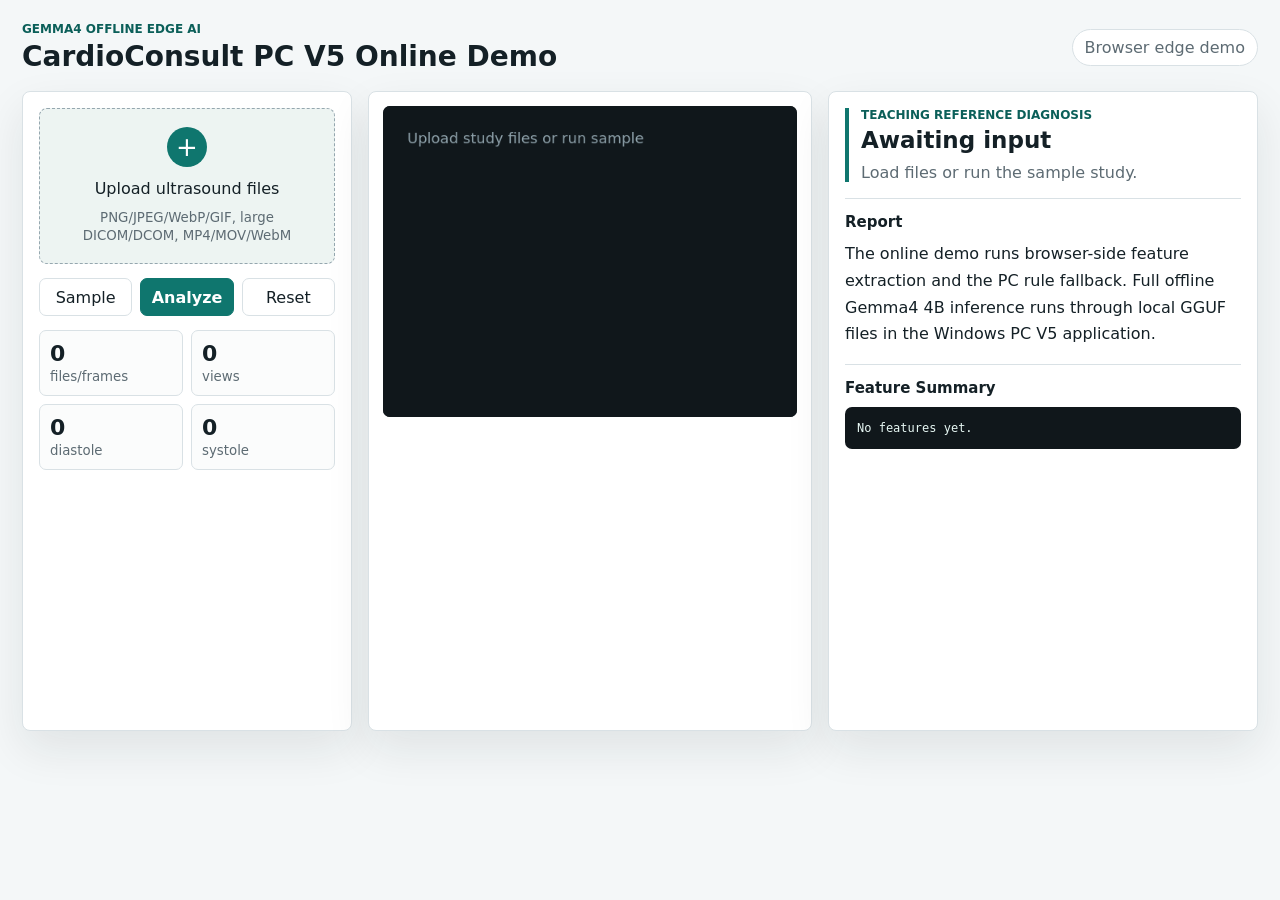
==== docs/index.html @ b670ce28 "Consolidate submission package into PC V5 repo" ====
<!doctype html>
<html lang="zh-CN">
  <head>
    <meta charset="utf-8" />
    <meta name="viewport" content="width=device-width, initial-scale=1" />
    <title>CardioConsult PC V5 Online Demo</title>
    <link rel="stylesheet" href="./styles.css" />
  </head>
  <body>
    <main class="app-shell">
      <header class="topbar">
        <div>
          <p class="eyebrow">Gemma4 Offline Edge AI</p>
          <h1>CardioConsult PC V5 Online Demo</h1>
        </div>
        <div class="status-pill" id="modelStatus">Browser edge demo</div>
      </header>

      <section class="workspace" aria-label="CardioConsult online demo workspace">
        <aside class="control-panel">
          <div class="panel-section">
            <label class="file-drop" for="fileInput" id="dropZone">
              <span class="file-icon">+</span>
              <span>Upload ultrasound files</span>
              <small>PNG/JPEG/WebP/GIF, large DICOM/DCOM, MP4/MOV/WebM</small>
            </label>
            <input
              id="fileInput"
              type="file"
              multiple
              accept="image/*,video/*,.dcm,.dicom,.dcom,.cine"
            />
          </div>

          <div class="button-row">
            <button id="sampleButton" type="button">Sample</button>
            <button id="analyzeButton" type="button" class="primary">Analyze</button>
            <button id="resetButton" type="button">Reset</button>
          </div>

          <div class="metric-grid" aria-label="Study metrics">
            <div>
              <span id="metricFiles">0</span>
              <small>files/frames</small>
            </div>
            <div>
              <span id="metricViews">0</span>
              <small>views</small>
            </div>
            <div>
              <span id="metricDiastole">0</span>
              <small>diastole</small>
            </div>
            <div>
              <span id="metricSystole">0</span>
              <small>systole</small>
            </div>
          </div>

          <div class="file-list" id="fileList" aria-live="polite"></div>
        </aside>

        <section class="preview-panel">
          <canvas id="previewCanvas" width="512" height="384" aria-label="Ultrasound preview"></canvas>
          <div class="filmstrip" id="filmstrip" aria-label="Loaded frames"></div>
        </section>

        <section class="report-panel" aria-live="polite">
          <div class="diagnosis-block">
            <p class="eyebrow">Teaching reference diagnosis</p>
            <h2 id="diagnosisTitle">Awaiting input</h2>
            <p id="confidenceText">Load files or run the sample study.</p>
          </div>

          <div class="report-section">
            <h3>Report</h3>
            <p id="reportText">
              The online demo runs browser-side feature extraction and the PC
              rule fallback. Full offline Gemma4 4B inference runs through
              local GGUF files in the Windows PC V5 application.
            </p>
          </div>

          <div class="report-section">
            <h3>Feature Summary</h3>
            <pre id="featureText">No features yet.</pre>
          </div>
        </section>
      </section>
    </main>

    <script src="./demo.js"></script>
  </body>
</html>
---- docs/styles.css ----
:root {
  color-scheme: light;
  --bg: #f4f7f8;
  --ink: #142026;
  --muted: #5d6b73;
  --line: #d9e1e5;
  --panel: #ffffff;
  --panel-soft: #edf4f2;
  --accent: #0f766e;
  --accent-strong: #0b5f59;
  --warn: #9a3412;
  --blue: #2563eb;
  --shadow: 0 18px 45px rgba(20, 32, 38, 0.09);
}

* {
  box-sizing: border-box;
}

body {
  margin: 0;
  min-height: 100vh;
  background: var(--bg);
  color: var(--ink);
  font-family:
    Inter, ui-sans-serif, system-ui, -apple-system, BlinkMacSystemFont, "Segoe UI",
    "Microsoft YaHei", sans-serif;
}

button,
input {
  font: inherit;
}

.app-shell {
  min-height: 100vh;
  padding: 22px;
}

.topbar {
  display: flex;
  align-items: center;
  justify-content: space-between;
  gap: 16px;
  max-width: 1440px;
  margin: 0 auto 18px;
}

.eyebrow {
  margin: 0 0 5px;
  color: var(--accent-strong);
  font-size: 12px;
  font-weight: 700;
  letter-spacing: 0;
  text-transform: uppercase;
}

h1,
h2,
h3,
p {
  margin-top: 0;
}

h1 {
  margin-bottom: 0;
  font-size: 28px;
  line-height: 1.15;
}

h2 {
  margin-bottom: 8px;
  font-size: 23px;
  line-height: 1.2;
}

h3 {
  margin-bottom: 10px;
  font-size: 15px;
}

.status-pill {
  border: 1px solid var(--line);
  border-radius: 999px;
  background: var(--panel);
  color: var(--muted);
  padding: 8px 12px;
  white-space: nowrap;
}

.workspace {
  display: grid;
  grid-template-columns: minmax(260px, 330px) minmax(420px, 1fr) minmax(320px, 430px);
  gap: 16px;
  max-width: 1440px;
  margin: 0 auto;
}

.control-panel,
.preview-panel,
.report-panel {
  background: var(--panel);
  border: 1px solid var(--line);
  border-radius: 8px;
  box-shadow: var(--shadow);
}

.control-panel {
  padding: 16px;
}

.panel-section {
  margin-bottom: 14px;
}

.file-drop {
  display: grid;
  place-items: center;
  gap: 7px;
  min-height: 156px;
  border: 1px dashed #95a7af;
  border-radius: 8px;
  background: var(--panel-soft);
  color: var(--ink);
  cursor: pointer;
  text-align: center;
  padding: 16px;
}

.file-drop.dragging {
  border-color: var(--accent);
  background: #dff3ef;
}

.file-icon {
  display: grid;
  place-items: center;
  width: 40px;
  height: 40px;
  border-radius: 999px;
  background: var(--accent);
  color: #fff;
  font-size: 26px;
  line-height: 1;
}

.file-drop small {
  color: var(--muted);
  line-height: 1.35;
}

#fileInput {
  display: none;
}

.button-row {
  display: grid;
  grid-template-columns: 1fr 1fr 1fr;
  gap: 8px;
}

button {
  border: 1px solid var(--line);
  border-radius: 7px;
  background: #fff;
  color: var(--ink);
  min-height: 38px;
  cursor: pointer;
}

button.primary {
  border-color: var(--accent);
  background: var(--accent);
  color: #fff;
  font-weight: 700;
}

button:hover {
  border-color: var(--accent-strong);
}

button:disabled {
  cursor: not-allowed;
  opacity: 0.55;
}

.metric-grid {
  display: grid;
  grid-template-columns: repeat(2, 1fr);
  gap: 8px;
  margin: 14px 0;
}

.metric-grid div {
  border: 1px solid var(--line);
  border-radius: 7px;
  padding: 10px;
  background: #fbfcfc;
}

.metric-grid span {
  display: block;
  font-size: 22px;
  font-weight: 800;
}

.metric-grid small,
.file-list small {
  color: var(--muted);
}

.file-list {
  display: grid;
  gap: 8px;
  max-height: 260px;
  overflow: auto;
}

.file-row {
  border: 1px solid var(--line);
  border-radius: 7px;
  padding: 9px 10px;
  background: #fff;
}

.file-row strong {
  display: block;
  overflow-wrap: anywhere;
  font-size: 13px;
}

.preview-panel {
  min-height: 640px;
  padding: 14px;
}

#previewCanvas {
  display: block;
  width: 100%;
  aspect-ratio: 4 / 3;
  height: auto;
  border-radius: 7px;
  background: #10171b;
}

.filmstrip {
  display: grid;
  grid-template-columns: repeat(auto-fill, minmax(76px, 1fr));
  gap: 8px;
  margin-top: 12px;
}

.thumb {
  position: relative;
  border: 1px solid var(--line);
  border-radius: 6px;
  overflow: hidden;
  background: #10171b;
  min-height: 58px;
}

.thumb canvas {
  display: block;
  width: 100%;
  aspect-ratio: 4 / 3;
}

.thumb span {
  position: absolute;
  left: 4px;
  bottom: 4px;
  max-width: calc(100% - 8px);
  border-radius: 4px;
  background: rgba(0, 0, 0, 0.62);
  color: #fff;
  padding: 2px 4px;
  font-size: 10px;
  overflow: hidden;
  text-overflow: ellipsis;
  white-space: nowrap;
}

.report-panel {
  padding: 16px;
  overflow: auto;
  max-height: calc(100vh - 100px);
}

.diagnosis-block {
  border-left: 4px solid var(--accent);
  padding-left: 12px;
  margin-bottom: 16px;
}

.diagnosis-block p:last-child {
  margin-bottom: 0;
  color: var(--muted);
}

.report-section {
  border-top: 1px solid var(--line);
  padding-top: 14px;
  margin-top: 14px;
}

.report-section p {
  line-height: 1.68;
}

pre {
  margin: 0;
  white-space: pre-wrap;
  overflow-wrap: anywhere;
  border-radius: 7px;
  background: #10171b;
  color: #e7f8f4;
  padding: 12px;
  font-size: 12px;
  line-height: 1.5;
}

.warning {
  color: var(--warn);
}

@media (max-width: 1160px) {
  .workspace {
    grid-template-columns: 300px 1fr;
  }

  .report-panel {
    grid-column: 1 / -1;
    max-height: none;
  }
}

@media (max-width: 760px) {
  .app-shell {
    padding: 12px;
  }

  .topbar {
    align-items: flex-start;
    flex-direction: column;
  }

  .workspace {
    grid-template-columns: 1fr;
  }

  .preview-panel {
    min-height: 0;
  }

  h1 {
    font-size: 24px;
  }
}
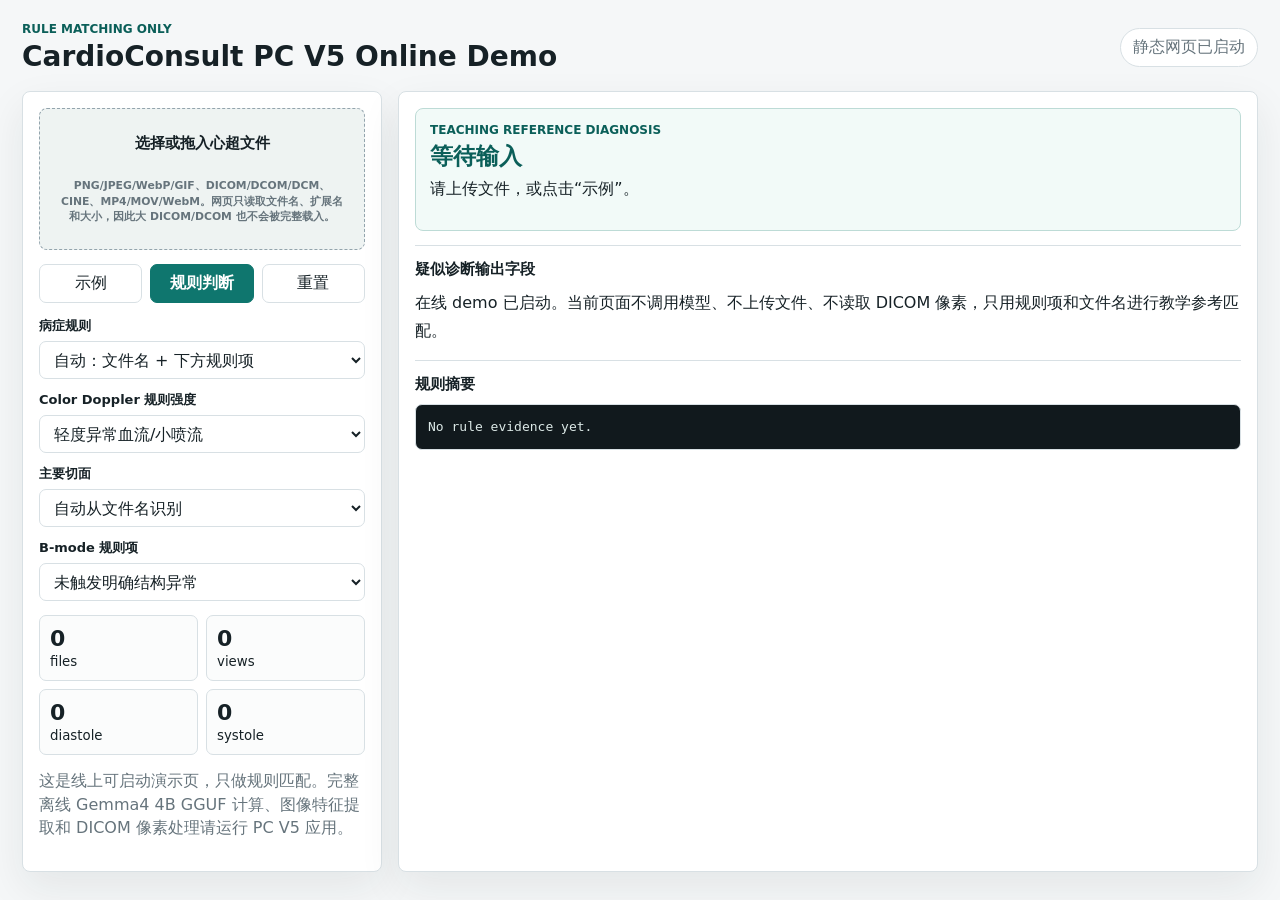
==== commit 15a2dc82: "Simplify online demo to single-file rule matcher" ====
--- a/docs/index.html
+++ b/docs/index.html
@@ -3,92 +3,804 @@
   <head>
     <meta charset="utf-8" />
     <meta name="viewport" content="width=device-width, initial-scale=1" />
-    <title>CardioConsult PC V5 Online Demo</title>
-    <link rel="stylesheet" href="./styles.css" />
+    <title>CardioConsult PC V5 Rule Demo</title>
+    <style>
+      :root {
+        color-scheme: light;
+        --bg: #f5f7f8;
+        --ink: #162126;
+        --muted: #66747c;
+        --line: #d8e0e4;
+        --panel: #ffffff;
+        --soft: #eef3f2;
+        --accent: #0f766e;
+        --accent-dark: #0b5f59;
+        --danger: #9f2f1f;
+        --blue: #2454a6;
+        --shadow: 0 16px 42px rgba(22, 33, 38, 0.08);
+      }
+
+      * {
+        box-sizing: border-box;
+      }
+
+      body {
+        margin: 0;
+        min-height: 100vh;
+        background: var(--bg);
+        color: var(--ink);
+        font-family: Inter, ui-sans-serif, system-ui, -apple-system, BlinkMacSystemFont, "Segoe UI", "Microsoft YaHei", sans-serif;
+      }
+
+      button,
+      input,
+      select {
+        font: inherit;
+      }
+
+      .shell {
+        min-height: 100vh;
+        padding: 22px;
+      }
+
+      .topbar {
+        display: flex;
+        align-items: center;
+        justify-content: space-between;
+        gap: 16px;
+        max-width: 1280px;
+        margin: 0 auto 18px;
+      }
+
+      .eyebrow {
+        margin: 0 0 5px;
+        color: var(--accent-dark);
+        font-size: 12px;
+        font-weight: 800;
+        letter-spacing: 0;
+        text-transform: uppercase;
+      }
+
+      h1,
+      h2,
+      h3,
+      p {
+        margin-top: 0;
+      }
+
+      h1 {
+        margin-bottom: 0;
+        font-size: 28px;
+        line-height: 1.16;
+      }
+
+      h2 {
+        margin-bottom: 8px;
+        font-size: 23px;
+        line-height: 1.25;
+      }
+
+      h3 {
+        margin-bottom: 10px;
+        font-size: 15px;
+      }
+
+      .status {
+        border: 1px solid var(--line);
+        border-radius: 999px;
+        background: var(--panel);
+        color: var(--muted);
+        padding: 8px 12px;
+        white-space: nowrap;
+      }
+
+      .grid {
+        display: grid;
+        grid-template-columns: minmax(280px, 360px) minmax(420px, 1fr);
+        gap: 16px;
+        max-width: 1280px;
+        margin: 0 auto;
+      }
+
+      .panel {
+        background: var(--panel);
+        border: 1px solid var(--line);
+        border-radius: 8px;
+        box-shadow: var(--shadow);
+      }
+
+      .controls {
+        padding: 16px;
+      }
+
+      .drop {
+        display: grid;
+        place-items: center;
+        gap: 8px;
+        min-height: 142px;
+        border: 1px dashed #93a4ad;
+        border-radius: 8px;
+        background: var(--soft);
+        text-align: center;
+        cursor: pointer;
+        padding: 16px;
+      }
+
+      .drop.dragging {
+        border-color: var(--accent);
+        background: #dff2ef;
+      }
+
+      .drop strong {
+        font-size: 15px;
+      }
+
+      .drop small,
+      .hint,
+      .meta {
+        color: var(--muted);
+        line-height: 1.45;
+      }
+
+      #fileInput {
+        display: none;
+      }
+
+      .button-row {
+        display: grid;
+        grid-template-columns: 1fr 1fr 1fr;
+        gap: 8px;
+        margin: 14px 0;
+      }
+
+      button {
+        min-height: 39px;
+        border: 1px solid var(--line);
+        border-radius: 7px;
+        background: #fff;
+        color: var(--ink);
+        cursor: pointer;
+      }
+
+      button.primary {
+        border-color: var(--accent);
+        background: var(--accent);
+        color: #fff;
+        font-weight: 800;
+      }
+
+      button:hover {
+        border-color: var(--accent-dark);
+      }
+
+      .field {
+        display: grid;
+        gap: 6px;
+        margin-bottom: 12px;
+      }
+
+      label {
+        font-size: 13px;
+        font-weight: 800;
+      }
+
+      select {
+        width: 100%;
+        min-height: 38px;
+        border: 1px solid var(--line);
+        border-radius: 7px;
+        background: #fff;
+        color: var(--ink);
+        padding: 0 10px;
+      }
+
+      .metrics {
+        display: grid;
+        grid-template-columns: repeat(2, 1fr);
+        gap: 8px;
+        margin: 14px 0;
+      }
+
+      .metric {
+        border: 1px solid var(--line);
+        border-radius: 7px;
+        background: #fbfcfc;
+        padding: 10px;
+      }
+
+      .metric span {
+        display: block;
+        font-size: 22px;
+        font-weight: 900;
+      }
+
+      .file-list {
+        display: grid;
+        gap: 8px;
+        max-height: 280px;
+        overflow: auto;
+      }
+
+      .file-row {
+        border: 1px solid var(--line);
+        border-radius: 7px;
+        background: #fff;
+        padding: 9px 10px;
+      }
+
+      .file-row strong {
+        display: block;
+        overflow-wrap: anywhere;
+        font-size: 13px;
+      }
+
+      .output {
+        padding: 16px;
+        min-height: 650px;
+      }
+
+      .diagnosis {
+        border: 1px solid #bddbd6;
+        border-radius: 8px;
+        background: #f2faf8;
+        padding: 14px;
+        margin-bottom: 14px;
+      }
+
+      .diagnosis h2 {
+        color: var(--accent-dark);
+      }
+
+      .report-section {
+        border-top: 1px solid var(--line);
+        padding-top: 14px;
+        margin-top: 14px;
+      }
+
+      .report-text {
+        white-space: pre-wrap;
+        line-height: 1.72;
+      }
+
+      pre {
+        margin: 0;
+        overflow: auto;
+        white-space: pre-wrap;
+        border: 1px solid var(--line);
+        border-radius: 7px;
+        background: #11191d;
+        color: #dce9e7;
+        padding: 12px;
+        line-height: 1.55;
+      }
+
+      .safety {
+        color: var(--danger);
+        font-weight: 800;
+      }
+
+      @media (max-width: 900px) {
+        .shell {
+          padding: 14px;
+        }
+
+        .topbar,
+        .grid {
+          display: grid;
+          grid-template-columns: 1fr;
+        }
+
+        .status {
+          justify-self: start;
+        }
+      }
+    </style>
   </head>
   <body>
-    <main class="app-shell">
+    <main class="shell">
       <header class="topbar">
         <div>
-          <p class="eyebrow">Gemma4 Offline Edge AI</p>
+          <p class="eyebrow">Rule Matching Only</p>
           <h1>CardioConsult PC V5 Online Demo</h1>
         </div>
-        <div class="status-pill" id="modelStatus">Browser edge demo</div>
+        <div class="status" id="status">静态网页已启动</div>
       </header>
 
-      <section class="workspace" aria-label="CardioConsult online demo workspace">
-        <aside class="control-panel">
-          <div class="panel-section">
-            <label class="file-drop" for="fileInput" id="dropZone">
-              <span class="file-icon">+</span>
-              <span>Upload ultrasound files</span>
-              <small>PNG/JPEG/WebP/GIF, large DICOM/DCOM, MP4/MOV/WebM</small>
-            </label>
-            <input
-              id="fileInput"
-              type="file"
-              multiple
-              accept="image/*,video/*,.dcm,.dicom,.dcom,.cine"
-            />
+      <section class="grid" aria-label="CardioConsult rule matching demo">
+        <aside class="panel controls">
+          <label class="drop" for="fileInput" id="dropZone">
+            <strong>选择或拖入心超文件</strong>
+            <small>PNG/JPEG/WebP/GIF、DICOM/DCOM/DCM、CINE、MP4/MOV/WebM。网页只读取文件名、扩展名和大小，因此大 DICOM/DCOM 也不会被完整载入。</small>
+          </label>
+          <input id="fileInput" type="file" multiple accept="image/*,video/*,.dcm,.dicom,.dcom,.cine" />
+
+          <div class="button-row">
+            <button type="button" id="sampleButton">示例</button>
+            <button type="button" id="analyzeButton" class="primary">规则判断</button>
+            <button type="button" id="resetButton">重置</button>
           </div>
 
-          <div class="button-row">
-            <button id="sampleButton" type="button">Sample</button>
-            <button id="analyzeButton" type="button" class="primary">Analyze</button>
-            <button id="resetButton" type="button">Reset</button>
+          <div class="field">
+            <label for="preset">病症规则</label>
+            <select id="preset">
+              <option value="auto">自动：文件名 + 下方规则项</option>
+              <option value="mr_mild">轻度二尖瓣反流</option>
+              <option value="tr_mild">轻度三尖瓣反流</option>
+              <option value="mr_tr_mild">轻度二尖瓣反流合并轻度三尖瓣反流</option>
+              <option value="low_ef">左室收缩功能减低</option>
+              <option value="pericardial_effusion">心包积液</option>
+              <option value="aortic_stenosis">主动脉瓣狭窄</option>
+              <option value="unknown_valve_flow">瓣膜异常待定位的彩色多普勒异常血流</option>
+            </select>
           </div>
 
-          <div class="metric-grid" aria-label="Study metrics">
-            <div>
-              <span id="metricFiles">0</span>
-              <small>files/frames</small>
-            </div>
-            <div>
-              <span id="metricViews">0</span>
-              <small>views</small>
-            </div>
-            <div>
-              <span id="metricDiastole">0</span>
-              <small>diastole</small>
-            </div>
-            <div>
-              <span id="metricSystole">0</span>
-              <small>systole</small>
-            </div>
+          <div class="field">
+            <label for="doppler">Color Doppler 规则强度</label>
+            <select id="doppler">
+              <option value="none">未见明确异常血流</option>
+              <option value="mild" selected>轻度异常血流/小喷流</option>
+              <option value="moderate">中度异常血流/中等喷流</option>
+              <option value="severe">重度异常血流/大喷流</option>
+            </select>
           </div>
 
+          <div class="field">
+            <label for="view">主要切面</label>
+            <select id="view">
+              <option value="auto">自动从文件名识别</option>
+              <option value="plax">PLAX 胸骨旁长轴</option>
+              <option value="psax">PSAX 胸骨旁短轴</option>
+              <option value="a4c">A4C 心尖四腔心</option>
+              <option value="subcostal">剑突下/下腔静脉</option>
+              <option value="unknown">不确定</option>
+            </select>
+          </div>
+
+          <div class="field">
+            <label for="bmode">B-mode 规则项</label>
+            <select id="bmode">
+              <option value="none">未触发明确结构异常</option>
+              <option value="low_ef">收缩幅度减低/疑似低 EF</option>
+              <option value="lv_dilation">左室扩大</option>
+              <option value="pericardial_effusion">心包无回声区/积液</option>
+              <option value="wall_motion">节段性室壁运动异常</option>
+            </select>
+          </div>
+
+          <div class="metrics" aria-label="file metrics">
+            <div class="metric"><span id="metricFiles">0</span><small>files</small></div>
+            <div class="metric"><span id="metricViews">0</span><small>views</small></div>
+            <div class="metric"><span id="metricDia">0</span><small>diastole</small></div>
+            <div class="metric"><span id="metricSys">0</span><small>systole</small></div>
+          </div>
+
+          <p class="hint">这是线上可启动演示页，只做规则匹配。完整离线 Gemma4 4B GGUF 计算、图像特征提取和 DICOM 像素处理请运行 PC V5 应用。</p>
           <div class="file-list" id="fileList" aria-live="polite"></div>
         </aside>
 
-        <section class="preview-panel">
-          <canvas id="previewCanvas" width="512" height="384" aria-label="Ultrasound preview"></canvas>
-          <div class="filmstrip" id="filmstrip" aria-label="Loaded frames"></div>
-        </section>
-
-        <section class="report-panel" aria-live="polite">
-          <div class="diagnosis-block">
-            <p class="eyebrow">Teaching reference diagnosis</p>
-            <h2 id="diagnosisTitle">Awaiting input</h2>
-            <p id="confidenceText">Load files or run the sample study.</p>
+        <section class="panel output" aria-live="polite">
+          <div class="diagnosis">
+            <p class="eyebrow">Teaching Reference Diagnosis</p>
+            <h2 id="diagnosisTitle">等待输入</h2>
+            <p id="confidence">请上传文件，或点击“示例”。</p>
           </div>
 
           <div class="report-section">
-            <h3>Report</h3>
-            <p id="reportText">
-              The online demo runs browser-side feature extraction and the PC
-              rule fallback. Full offline Gemma4 4B inference runs through
-              local GGUF files in the Windows PC V5 application.
-            </p>
+            <h3>疑似诊断输出字段</h3>
+            <p class="report-text" id="reportText">在线 demo 已启动。当前页面不调用模型、不上传文件、不读取 DICOM 像素，只用规则项和文件名进行教学参考匹配。</p>
           </div>
 
           <div class="report-section">
-            <h3>Feature Summary</h3>
-            <pre id="featureText">No features yet.</pre>
+            <h3>规则摘要</h3>
+            <pre id="featureText">No rule evidence yet.</pre>
           </div>
         </section>
       </section>
     </main>
 
-    <script src="./demo.js"></script>
+    <script>
+      (() => {
+        const state = { files: [] };
+        const els = {
+          fileInput: document.getElementById("fileInput"),
+          dropZone: document.getElementById("dropZone"),
+          sampleButton: document.getElementById("sampleButton"),
+          analyzeButton: document.getElementById("analyzeButton"),
+          resetButton: document.getElementById("resetButton"),
+          preset: document.getElementById("preset"),
+          doppler: document.getElementById("doppler"),
+          view: document.getElementById("view"),
+          bmode: document.getElementById("bmode"),
+          fileList: document.getElementById("fileList"),
+          status: document.getElementById("status"),
+          metricFiles: document.getElementById("metricFiles"),
+          metricViews: document.getElementById("metricViews"),
+          metricDia: document.getElementById("metricDia"),
+          metricSys: document.getElementById("metricSys"),
+          diagnosisTitle: document.getElementById("diagnosisTitle"),
+          confidence: document.getElementById("confidence"),
+          reportText: document.getElementById("reportText"),
+          featureText: document.getElementById("featureText")
+        };
+
+        const viewRules = [
+          ["plax", /plax|parasternal.?long|长轴|胸骨旁长轴|lvot|aortic/i],
+          ["psax", /psax|parasternal.?short|短轴|乳头肌|papillary/i],
+          ["a4c", /a4c|apical.?4|四腔|心尖四腔|tricuspid|三尖瓣|mitral|二尖瓣/i],
+          ["subcostal", /subcostal|ivc|剑突|下腔静脉/i]
+        ];
+
+        els.fileInput.addEventListener("change", (event) => {
+          state.files = Array.from(event.target.files);
+          renderFiles();
+          analyze();
+        });
+
+        els.dropZone.addEventListener("dragover", (event) => {
+          event.preventDefault();
+          els.dropZone.classList.add("dragging");
+        });
+
+        els.dropZone.addEventListener("dragleave", () => {
+          els.dropZone.classList.remove("dragging");
+        });
+
+        els.dropZone.addEventListener("drop", (event) => {
+          event.preventDefault();
+          els.dropZone.classList.remove("dragging");
+          state.files = Array.from(event.dataTransfer.files);
+          renderFiles();
+          analyze();
+        });
+
+        els.sampleButton.addEventListener("click", () => {
+          state.files = [
+            sampleFile("A4C_color_mild_MR_diastole.png", 842000),
+            sampleFile("A4C_color_mild_MR_systole.png", 861000),
+            sampleFile("A4C_color_mild_TR_diastole.dcm", 2147483648),
+            sampleFile("A4C_color_mild_TR_systole.dcom", 2147483648)
+          ];
+          els.preset.value = "mr_tr_mild";
+          els.doppler.value = "mild";
+          els.view.value = "a4c";
+          els.bmode.value = "none";
+          renderFiles();
+          analyze();
+        });
+
+        els.analyzeButton.addEventListener("click", () => {
+          if (state.files.length === 0) {
+            state.files = [sampleFile("A4C_color_mild_MR_systole.png", 842000), sampleFile("A4C_color_mild_MR_diastole.png", 861000)];
+            renderFiles();
+          }
+          analyze();
+        });
+
+        els.resetButton.addEventListener("click", () => {
+          state.files = [];
+          els.fileInput.value = "";
+          els.preset.value = "auto";
+          els.doppler.value = "mild";
+          els.view.value = "auto";
+          els.bmode.value = "none";
+          renderFiles();
+          renderEmpty();
+        });
+
+        [els.preset, els.doppler, els.view, els.bmode].forEach((control) => {
+          control.addEventListener("change", () => {
+            if (state.files.length > 0) analyze();
+          });
+        });
+
+        renderEmpty();
+
+        function sampleFile(name, size) {
+          return { name, size, type: extensionOf(name), sample: true };
+        }
+
+        function renderFiles() {
+          els.metricFiles.textContent = String(state.files.length);
+          const study = summarizeStudy(state.files);
+          els.metricViews.textContent = String(study.viewCount);
+          els.metricDia.textContent = String(study.diastole);
+          els.metricSys.textContent = String(study.systole);
+          els.fileList.innerHTML = "";
+          for (const file of state.files.slice(0, 80)) {
+            const row = document.createElement("div");
+            row.className = "file-row";
+            row.innerHTML = "<strong></strong><small></small>";
+            row.querySelector("strong").textContent = file.name;
+            row.querySelector("small").textContent = `${extensionOf(file.name).toUpperCase()} · ${formatBytes(file.size || 0)}${file.sample ? " · sample" : ""}`;
+            els.fileList.appendChild(row);
+          }
+          if (state.files.length > 80) {
+            const more = document.createElement("div");
+            more.className = "file-row";
+            more.textContent = `另有 ${state.files.length - 80} 个文件已计入规则匹配。`;
+            els.fileList.appendChild(more);
+          }
+        }
+
+        function renderEmpty() {
+          els.metricFiles.textContent = "0";
+          els.metricViews.textContent = "0";
+          els.metricDia.textContent = "0";
+          els.metricSys.textContent = "0";
+          els.fileList.innerHTML = "";
+          els.status.textContent = "静态网页已启动";
+          els.diagnosisTitle.textContent = "等待输入";
+          els.confidence.textContent = "请上传文件，或点击“示例”。";
+          els.reportText.textContent = "在线 demo 已启动。当前页面不调用模型、不上传文件、不读取 DICOM 像素，只用规则项和文件名进行教学参考匹配。";
+          els.featureText.textContent = "No rule evidence yet.";
+        }
+
+        function analyze() {
+          const study = summarizeStudy(state.files);
+          const result = diagnose(study);
+          els.status.textContent = "规则匹配完成";
+          els.diagnosisTitle.textContent = result.minDisease;
+          els.confidence.textContent = `教学参考置信度：${result.confidence} · 规则：${result.rule}`;
+          els.reportText.textContent = buildReport(study, result);
+          els.featureText.textContent = buildFeatureText(study, result);
+          els.metricViews.textContent = String(study.viewCount);
+          els.metricDia.textContent = String(study.diastole);
+          els.metricSys.textContent = String(study.systole);
+        }
+
+        function summarizeStudy(files) {
+          const names = files.map((file) => file.name || "").join(" | ");
+          const lower = names.toLowerCase();
+          const extensions = files.map((file) => extensionOf(file.name));
+          const totalBytes = files.reduce((sum, file) => sum + (file.size || 0), 0);
+          const hasDicom = extensions.some((ext) => ["dcm", "dicom", "dcom"].includes(ext));
+          const hasVideo = extensions.some((ext) => ["cine", "mp4", "mov", "webm", "avi", "mkv"].includes(ext));
+          const hasImage = extensions.some((ext) => ["png", "jpg", "jpeg", "webp", "gif", "bmp"].includes(ext));
+          const selectedView = els.view.value;
+          const views = new Set();
+          if (selectedView !== "auto" && selectedView !== "unknown") {
+            views.add(selectedView);
+          }
+          for (const [view, pattern] of viewRules) {
+            if (pattern.test(names)) views.add(view);
+          }
+          const systole = countMatches(lower, [/systole|sys|收缩|_es\b|\bes\b|endsyst/i]);
+          const diastole = countMatches(lower, [/diastole|dia|舒张|_ed\b|\bed\b|enddiast/i]);
+          const estimatedPhase = systole === 0 && diastole === 0 && files.length >= 2;
+          const severity = severityFromText(lower) || els.doppler.value;
+          const signals = {
+            mitral: /mitral|mr\b|二尖瓣|二尖|mvr/i.test(names),
+            tricuspid: /tricuspid|tr\b|三尖瓣|三尖|tvr/i.test(names),
+            aortic: /aortic|as\b|ar\b|主动脉瓣|主动脉/i.test(names),
+            pulmonary: /pulmonary|肺动脉瓣|肺动脉/i.test(names),
+            regurgitation: /regurg|反流|返流|mr\b|tr\b|ar\b|pr\b/i.test(names),
+            stenosis: /stenosis|狭窄|as\b|ms\b/i.test(names),
+            lowEf: /low.?ef|lvef|ef.?low|收缩功能|心衰|射血分数|hfref/i.test(names) || els.bmode.value === "low_ef",
+            pericardial: /pericardial|effusion|心包|积液/i.test(names) || els.bmode.value === "pericardial_effusion",
+            wallMotion: /wall.?motion|室壁|节段/i.test(names) || els.bmode.value === "wall_motion",
+            lvDilation: /lv.?dilat|左室扩大|扩大/i.test(names) || els.bmode.value === "lv_dilation",
+            color: /color|doppler|cdfi|血流|彩色|彩超/i.test(names) || els.doppler.value !== "none"
+          };
+          return {
+            fileCount: files.length,
+            names,
+            extensions,
+            totalBytes,
+            hasDicom,
+            hasVideo,
+            hasImage,
+            viewCount: Math.max(views.size, files.length > 0 ? 1 : 0),
+            viewNames: Array.from(views),
+            systole: estimatedPhase ? 1 : systole,
+            diastole: estimatedPhase ? 1 : diastole,
+            estimatedPhase,
+            severity,
+            signals
+          };
+        }
+
+        function diagnose(study) {
+          const preset = els.preset.value;
+          if (preset !== "auto") return presetDiagnosis(preset, study);
+          const s = study.signals;
+          if (s.mitral && s.tricuspid && (s.regurgitation || s.color)) {
+            return valveResult("mr_tr", study.severity, "filename_mr_tr_rule", "二尖瓣/三尖瓣疾病", `${cnSeverity(study.severity)}二尖瓣反流合并${cnSeverity(study.severity)}三尖瓣反流`, "文件名或规则项同时触发二尖瓣与三尖瓣反流线索。");
+          }
+          if (s.mitral && (s.regurgitation || s.color)) {
+            return valveResult("mr", study.severity, "filename_mr_rule", "二尖瓣疾病", `${cnSeverity(study.severity)}二尖瓣反流`, "文件名或规则项触发二尖瓣反流线索。");
+          }
+          if (s.tricuspid && (s.regurgitation || s.color)) {
+            return valveResult("tr", study.severity, "filename_tr_rule", "三尖瓣疾病", `${cnSeverity(study.severity)}三尖瓣反流`, "文件名或规则项触发三尖瓣反流线索。");
+          }
+          if (s.aortic && s.stenosis) {
+            return {
+              hierarchy: `瓣膜性心脏病 > 主动脉瓣疾病 > ${cnSeverity(study.severity)}主动脉瓣狭窄`,
+              broad: "瓣膜性心脏病",
+              middle: "主动脉瓣疾病",
+              minDisease: `${cnSeverity(study.severity)}主动脉瓣狭窄`,
+              confidence: confidenceFor(study),
+              rule: "filename_aortic_stenosis_rule",
+              rationale: "文件名或规则项触发主动脉瓣狭窄线索。"
+            };
+          }
+          if (s.lowEf) {
+            return {
+              hierarchy: `心肌/心功能异常 > 左室收缩功能异常 > ${cnSeverity(study.severity)}左室收缩功能减低`,
+              broad: "心肌/心功能异常",
+              middle: "左室收缩功能异常",
+              minDisease: `${cnSeverity(study.severity)}左室收缩功能减低`,
+              confidence: confidenceFor(study),
+              rule: "bmode_low_ef_rule",
+              rationale: "B-mode 规则项或文件名触发收缩功能减低线索。"
+            };
+          }
+          if (s.pericardial) {
+            return {
+              hierarchy: `心包疾病 > 心包积液 > ${cnSeverity(study.severity)}心包积液`,
+              broad: "心包疾病",
+              middle: "心包积液",
+              minDisease: `${cnSeverity(study.severity)}心包积液`,
+              confidence: confidenceFor(study),
+              rule: "bmode_pericardial_effusion_rule",
+              rationale: "B-mode 规则项或文件名触发心包积液线索。"
+            };
+          }
+          if (s.color) {
+            return valveResult("unknown", study.severity, "color_flow_unlocalized_rule", "瓣膜异常待定位", `${cnSeverity(study.severity)}彩色多普勒异常血流`, "检测到 Color Doppler 规则项，但缺少足够瓣膜定位线索。");
+          }
+          return valveResult("default_mr", "mild", "default_teaching_min_disease_rule", "二尖瓣疾病待排", "轻度二尖瓣反流待排", "在线 demo 未读取像素；缺少定位证据时，为满足教学演示输出合同，给出低置信度最小病症占位并要求补扫。");
+        }
+
+        function presetDiagnosis(preset, study) {
+          const severity = preset.includes("mild") ? "mild" : study.severity;
+          const map = {
+            mr_mild: valveResult("mr", "mild", "manual_mr_rule", "二尖瓣疾病", "轻度二尖瓣反流", "用户选择了轻度二尖瓣反流规则。"),
+            tr_mild: valveResult("tr", "mild", "manual_tr_rule", "三尖瓣疾病", "轻度三尖瓣反流", "用户选择了轻度三尖瓣反流规则。"),
+            mr_tr_mild: valveResult("mr_tr", "mild", "manual_mr_tr_rule", "二尖瓣/三尖瓣疾病", "轻度二尖瓣反流合并轻度三尖瓣反流", "用户选择了二尖瓣与三尖瓣轻度反流合并规则。"),
+            low_ef: {
+              hierarchy: `心肌/心功能异常 > 左室收缩功能异常 > ${cnSeverity(severity)}左室收缩功能减低`,
+              broad: "心肌/心功能异常",
+              middle: "左室收缩功能异常",
+              minDisease: `${cnSeverity(severity)}左室收缩功能减低`,
+              confidence: confidenceFor(study),
+              rule: "manual_low_ef_rule",
+              rationale: "用户选择了左室收缩功能减低规则。"
+            },
+            pericardial_effusion: {
+              hierarchy: `心包疾病 > 心包积液 > ${cnSeverity(severity)}心包积液`,
+              broad: "心包疾病",
+              middle: "心包积液",
+              minDisease: `${cnSeverity(severity)}心包积液`,
+              confidence: confidenceFor(study),
+              rule: "manual_pericardial_effusion_rule",
+              rationale: "用户选择了心包积液规则。"
+            },
+            aortic_stenosis: {
+              hierarchy: `瓣膜性心脏病 > 主动脉瓣疾病 > ${cnSeverity(severity)}主动脉瓣狭窄`,
+              broad: "瓣膜性心脏病",
+              middle: "主动脉瓣疾病",
+              minDisease: `${cnSeverity(severity)}主动脉瓣狭窄`,
+              confidence: confidenceFor(study),
+              rule: "manual_aortic_stenosis_rule",
+              rationale: "用户选择了主动脉瓣狭窄规则。"
+            },
+            unknown_valve_flow: valveResult("unknown", study.severity, "manual_unlocalized_flow_rule", "瓣膜异常待定位", `${cnSeverity(study.severity)}彩色多普勒异常血流`, "用户选择了瓣膜异常待定位的彩色多普勒异常血流规则。")
+          };
+          return map[preset] || map.mr_mild;
+        }
+
+        function valveResult(kind, severity, rule, middle, minDisease, rationale) {
+          const broad = "瓣膜性心脏病";
+          const exactMiddle = middle || (kind === "tr" ? "三尖瓣疾病" : "二尖瓣疾病");
+          return {
+            hierarchy: `${broad} > ${exactMiddle} > ${minDisease}`,
+            broad,
+            middle: exactMiddle,
+            minDisease,
+            confidence: "中等",
+            rule,
+            severity: cnSeverity(severity),
+            rationale
+          };
+        }
+
+        function buildReport(study, result) {
+          const phaseText = study.estimatedPhase ? "系统按文件数估计存在 1 个舒张态、1 个收缩态" : `文件名规则识别出 ${study.diastole} 个舒张态、${study.systole} 个收缩态`;
+          const viewText = study.viewNames.length > 0 ? study.viewNames.join(", ") : "未定位具体切面";
+          const inputTypes = [
+            study.hasImage ? "图片" : "",
+            study.hasDicom ? "DICOM/DCOM" : "",
+            study.hasVideo ? "动图/视频" : ""
+          ].filter(Boolean).join("、") || "未知格式";
+          return [
+            `教学参考病症判断：${result.hierarchy}。`,
+            `最小病症：${result.minDisease}。`,
+            `逻辑链：${study.fileCount} 个文件 + ${inputTypes} + 切面 ${viewText} + Doppler 规则强度 ${cnSeverity(study.severity)} + B-mode 规则项 ${labelForBmode(els.bmode.value)} -> 规则 ${result.rule} -> ${result.broad} -> ${result.middle} -> ${result.minDisease}。`,
+            `本次输入合计 ${formatBytes(study.totalBytes)}；${phaseText}；线上 demo 只读取文件名、扩展名和大小，不读取 DICOM/DCOM 像素矩阵。`,
+            `判断依据：${result.rationale}`,
+            `基层/初学者辅助提示：若当前只覆盖 1 个体位或文件名无法确认切面，建议补扫 PLAX、PSAX、A4C、剑突下四腔心和 IVC，并以正式超声报告复核。`,
+            `安全分层：建议补扫或正式超声复核；若患者伴胸痛、晕厥、明显呼吸困难、低血压、发绀或急性心衰表现，应优先进入正式医疗流程。`,
+            `本结论仅用于医学教学、算法演示和基层参考，不是医疗器械输出，不作为正式临床诊断、治疗建议或医嘱。`
+          ].join("\n\n");
+        }
+
+        function buildFeatureText(study, result) {
+          return [
+            `mode=static_rule_matching_only`,
+            `rule=${result.rule}`,
+            `hierarchy=${result.hierarchy}`,
+            `files=${study.fileCount}`,
+            `total_size=${formatBytes(study.totalBytes)}`,
+            `extensions=${unique(study.extensions).join(", ") || "none"}`,
+            `has_image=${study.hasImage}`,
+            `has_dicom_or_dcom=${study.hasDicom}`,
+            `has_cine_or_video=${study.hasVideo}`,
+            `views=${study.viewNames.join(", ") || "unknown"}`,
+            `systole=${study.systole}`,
+            `diastole=${study.diastole}`,
+            `phase_estimated=${study.estimatedPhase}`,
+            `doppler_severity=${study.severity}`,
+            `signals=${JSON.stringify(study.signals, null, 2)}`
+          ].join("\n");
+        }
+
+        function countMatches(text, patterns) {
+          let count = 0;
+          for (const pattern of patterns) {
+            const matches = text.match(new RegExp(pattern.source, "gi"));
+            count += matches ? matches.length : 0;
+          }
+          return count;
+        }
+
+        function severityFromText(text) {
+          if (/severe|重度/.test(text)) return "severe";
+          if (/moderate|中度/.test(text)) return "moderate";
+          if (/mild|trace|轻度|少量/.test(text)) return "mild";
+          return "";
+        }
+
+        function cnSeverity(value) {
+          if (value === "severe") return "重度";
+          if (value === "moderate") return "中度";
+          return "轻度";
+        }
+
+        function confidenceFor(study) {
+          if (study.fileCount >= 6 && study.viewCount >= 3 && study.systole > 0 && study.diastole > 0) return "中高";
+          if (study.fileCount >= 2 && study.systole > 0 && study.diastole > 0) return "中等";
+          return "低";
+        }
+
+        function labelForBmode(value) {
+          const labels = {
+            none: "未触发明确结构异常",
+            low_ef: "收缩幅度减低/疑似低 EF",
+            lv_dilation: "左室扩大",
+            pericardial_effusion: "心包无回声区/积液",
+            wall_motion: "节段性室壁运动异常"
+          };
+          return labels[value] || value;
+        }
+
+        function extensionOf(name) {
+          const clean = String(name || "").split("?")[0];
+          const index = clean.lastIndexOf(".");
+          return index >= 0 ? clean.slice(index + 1).toLowerCase() : "unknown";
+        }
+
+        function formatBytes(bytes) {
+          const value = Number(bytes) || 0;
+          if (value >= 1024 ** 3) return `${(value / 1024 ** 3).toFixed(2)} GB`;
+          if (value >= 1024 ** 2) return `${(value / 1024 ** 2).toFixed(2)} MB`;
+          if (value >= 1024) return `${(value / 1024).toFixed(1)} KB`;
+          return `${value} B`;
+        }
+
+        function unique(values) {
+          return Array.from(new Set(values.filter(Boolean)));
+        }
+      })();
+    </script>
   </body>
 </html>
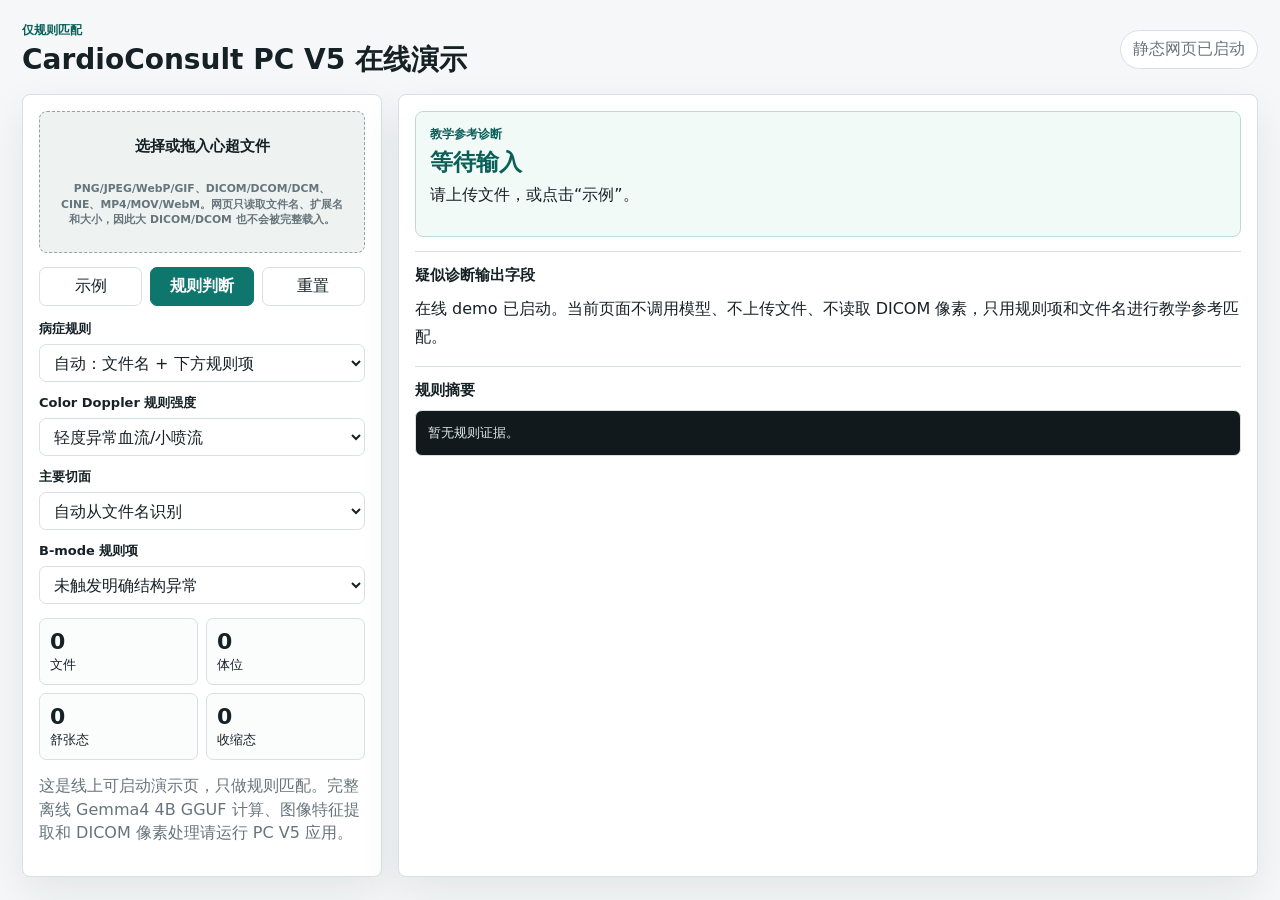
==== commit d521befd: "Localize documentation and online demo to Chinese" ====
--- a/docs/index.html
+++ b/docs/index.html
@@ -3,7 +3,7 @@
   <head>
     <meta charset="utf-8" />
     <meta name="viewport" content="width=device-width, initial-scale=1" />
-    <title>CardioConsult PC V5 Rule Demo</title>
+    <title>CardioConsult PC V5 规则演示</title>
     <style>
       :root {
         color-scheme: light;
@@ -300,13 +300,13 @@
     <main class="shell">
       <header class="topbar">
         <div>
-          <p class="eyebrow">Rule Matching Only</p>
-          <h1>CardioConsult PC V5 Online Demo</h1>
+          <p class="eyebrow">仅规则匹配</p>
+          <h1>CardioConsult PC V5 在线演示</h1>
         </div>
         <div class="status" id="status">静态网页已启动</div>
       </header>
 
-      <section class="grid" aria-label="CardioConsult rule matching demo">
+      <section class="grid" aria-label="CardioConsult 规则匹配演示">
         <aside class="panel controls">
           <label class="drop" for="fileInput" id="dropZone">
             <strong>选择或拖入心超文件</strong>
@@ -368,10 +368,10 @@
           </div>
 
           <div class="metrics" aria-label="file metrics">
-            <div class="metric"><span id="metricFiles">0</span><small>files</small></div>
-            <div class="metric"><span id="metricViews">0</span><small>views</small></div>
-            <div class="metric"><span id="metricDia">0</span><small>diastole</small></div>
-            <div class="metric"><span id="metricSys">0</span><small>systole</small></div>
+            <div class="metric"><span id="metricFiles">0</span><small>文件</small></div>
+            <div class="metric"><span id="metricViews">0</span><small>体位</small></div>
+            <div class="metric"><span id="metricDia">0</span><small>舒张态</small></div>
+            <div class="metric"><span id="metricSys">0</span><small>收缩态</small></div>
           </div>
 
           <p class="hint">这是线上可启动演示页，只做规则匹配。完整离线 Gemma4 4B GGUF 计算、图像特征提取和 DICOM 像素处理请运行 PC V5 应用。</p>
@@ -380,7 +380,7 @@
 
         <section class="panel output" aria-live="polite">
           <div class="diagnosis">
-            <p class="eyebrow">Teaching Reference Diagnosis</p>
+            <p class="eyebrow">教学参考诊断</p>
             <h2 id="diagnosisTitle">等待输入</h2>
             <p id="confidence">请上传文件，或点击“示例”。</p>
           </div>
@@ -392,7 +392,7 @@
 
           <div class="report-section">
             <h3>规则摘要</h3>
-            <pre id="featureText">No rule evidence yet.</pre>
+            <pre id="featureText">暂无规则证据。</pre>
           </div>
         </section>
       </section>
@@ -532,7 +532,7 @@
           els.diagnosisTitle.textContent = "等待输入";
           els.confidence.textContent = "请上传文件，或点击“示例”。";
           els.reportText.textContent = "在线 demo 已启动。当前页面不调用模型、不上传文件、不读取 DICOM 像素，只用规则项和文件名进行教学参考匹配。";
-          els.featureText.textContent = "No rule evidence yet.";
+          els.featureText.textContent = "暂无规则证据。";
         }
 
         function analyze() {
@@ -726,21 +726,21 @@
 
         function buildFeatureText(study, result) {
           return [
-            `mode=static_rule_matching_only`,
-            `rule=${result.rule}`,
-            `hierarchy=${result.hierarchy}`,
-            `files=${study.fileCount}`,
-            `total_size=${formatBytes(study.totalBytes)}`,
-            `extensions=${unique(study.extensions).join(", ") || "none"}`,
-            `has_image=${study.hasImage}`,
-            `has_dicom_or_dcom=${study.hasDicom}`,
-            `has_cine_or_video=${study.hasVideo}`,
-            `views=${study.viewNames.join(", ") || "unknown"}`,
-            `systole=${study.systole}`,
-            `diastole=${study.diastole}`,
-            `phase_estimated=${study.estimatedPhase}`,
-            `doppler_severity=${study.severity}`,
-            `signals=${JSON.stringify(study.signals, null, 2)}`
+            `模式=静态规则匹配`,
+            `规则=${result.rule}`,
+            `层级诊断=${result.hierarchy}`,
+            `文件数=${study.fileCount}`,
+            `总大小=${formatBytes(study.totalBytes)}`,
+            `扩展名=${unique(study.extensions).join(", ") || "无"}`,
+            `包含图片=${study.hasImage}`,
+            `包含DICOM或DCOM=${study.hasDicom}`,
+            `包含动图或视频=${study.hasVideo}`,
+            `体位=${study.viewNames.join(", ") || "未知"}`,
+            `收缩态=${study.systole}`,
+            `舒张态=${study.diastole}`,
+            `相位是否估计=${study.estimatedPhase}`,
+            `Doppler分级=${study.severity}`,
+            `触发信号=${JSON.stringify(study.signals, null, 2)}`
           ].join("\n");
         }
 
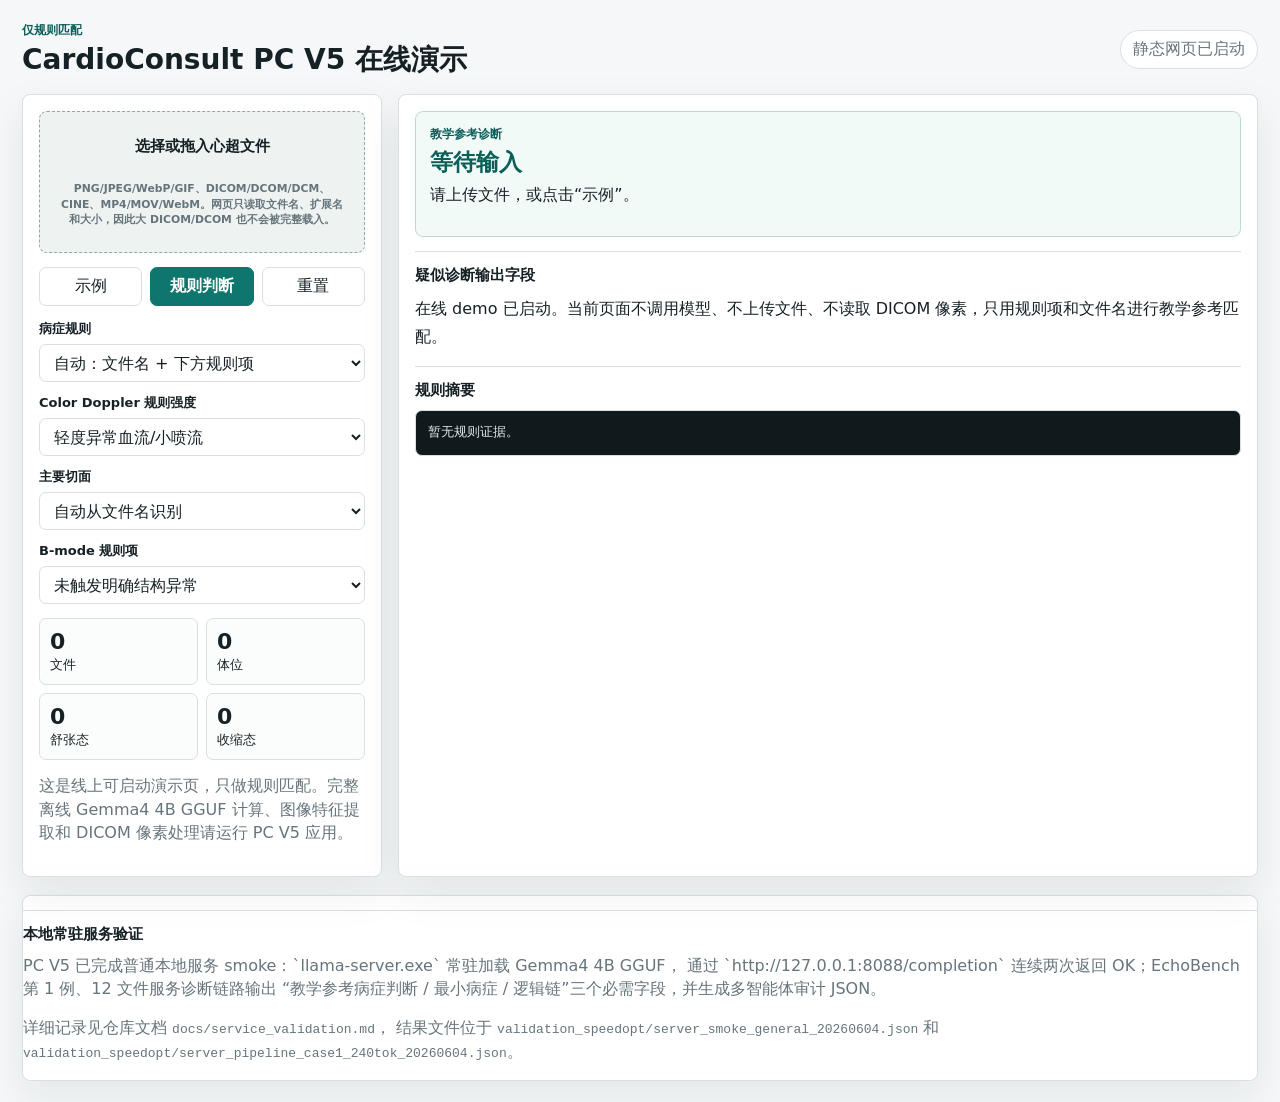
==== commit 0ab4f36b: "docs: add service validation and speedopt evidence" ====
--- a/docs/index.html
+++ b/docs/index.html
@@ -395,6 +395,22 @@
             <pre id="featureText">暂无规则证据。</pre>
           </div>
         </section>
+      </section>
+
+      <section class="panel" aria-label="本地服务验证" style="margin-top: 18px;">
+        <div class="report-section">
+          <h3>本地常驻服务验证</h3>
+          <p class="hint">
+            PC V5 已完成普通本地服务 smoke：`llama-server.exe` 常驻加载 Gemma4 4B GGUF，
+            通过 `http://127.0.0.1:8088/completion` 连续两次返回 OK；EchoBench 第 1 例、12 文件服务诊断链路输出
+            “教学参考病症判断 / 最小病症 / 逻辑链”三个必需字段，并生成多智能体审计 JSON。
+          </p>
+          <p class="hint">
+            详细记录见仓库文档 <code>docs/service_validation.md</code>，
+            结果文件位于 <code>validation_speedopt/server_smoke_general_20260604.json</code>
+            和 <code>validation_speedopt/server_pipeline_case1_240tok_20260604.json</code>。
+          </p>
+        </div>
       </section>
     </main>
 
